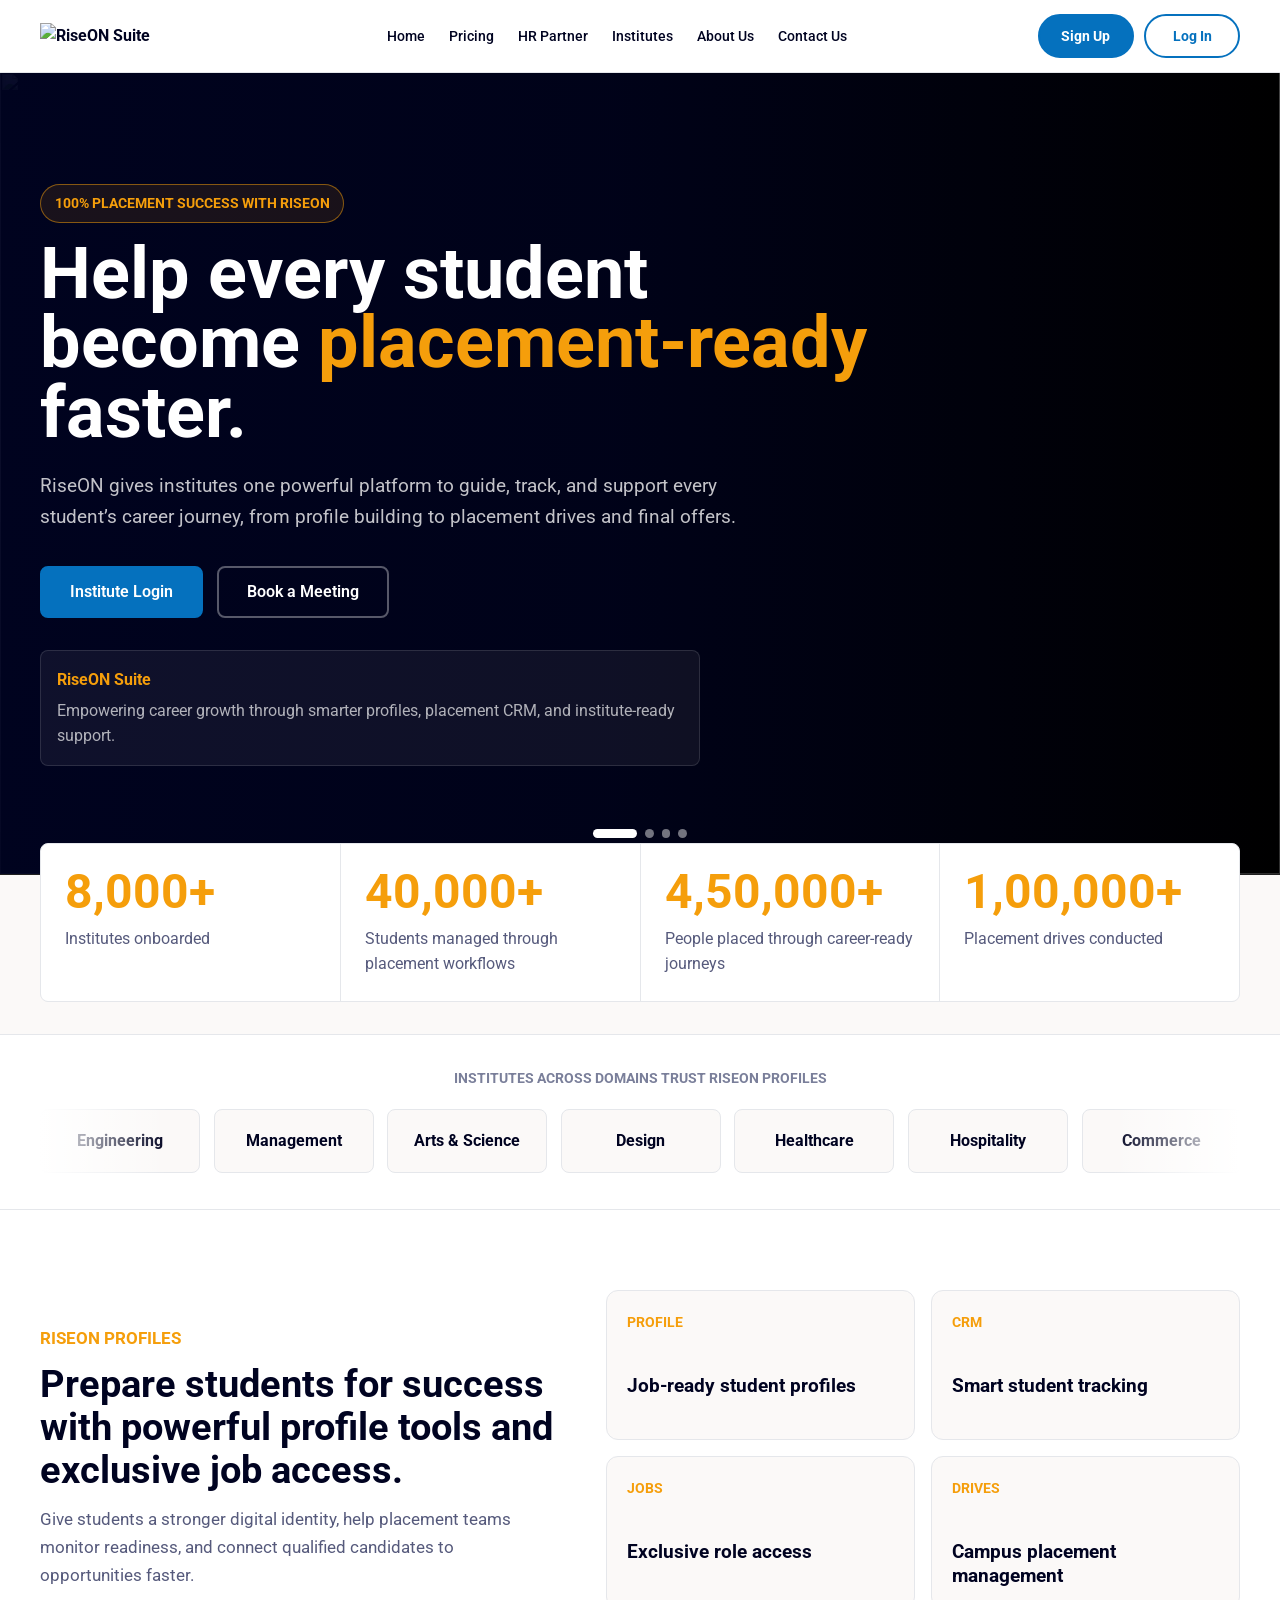
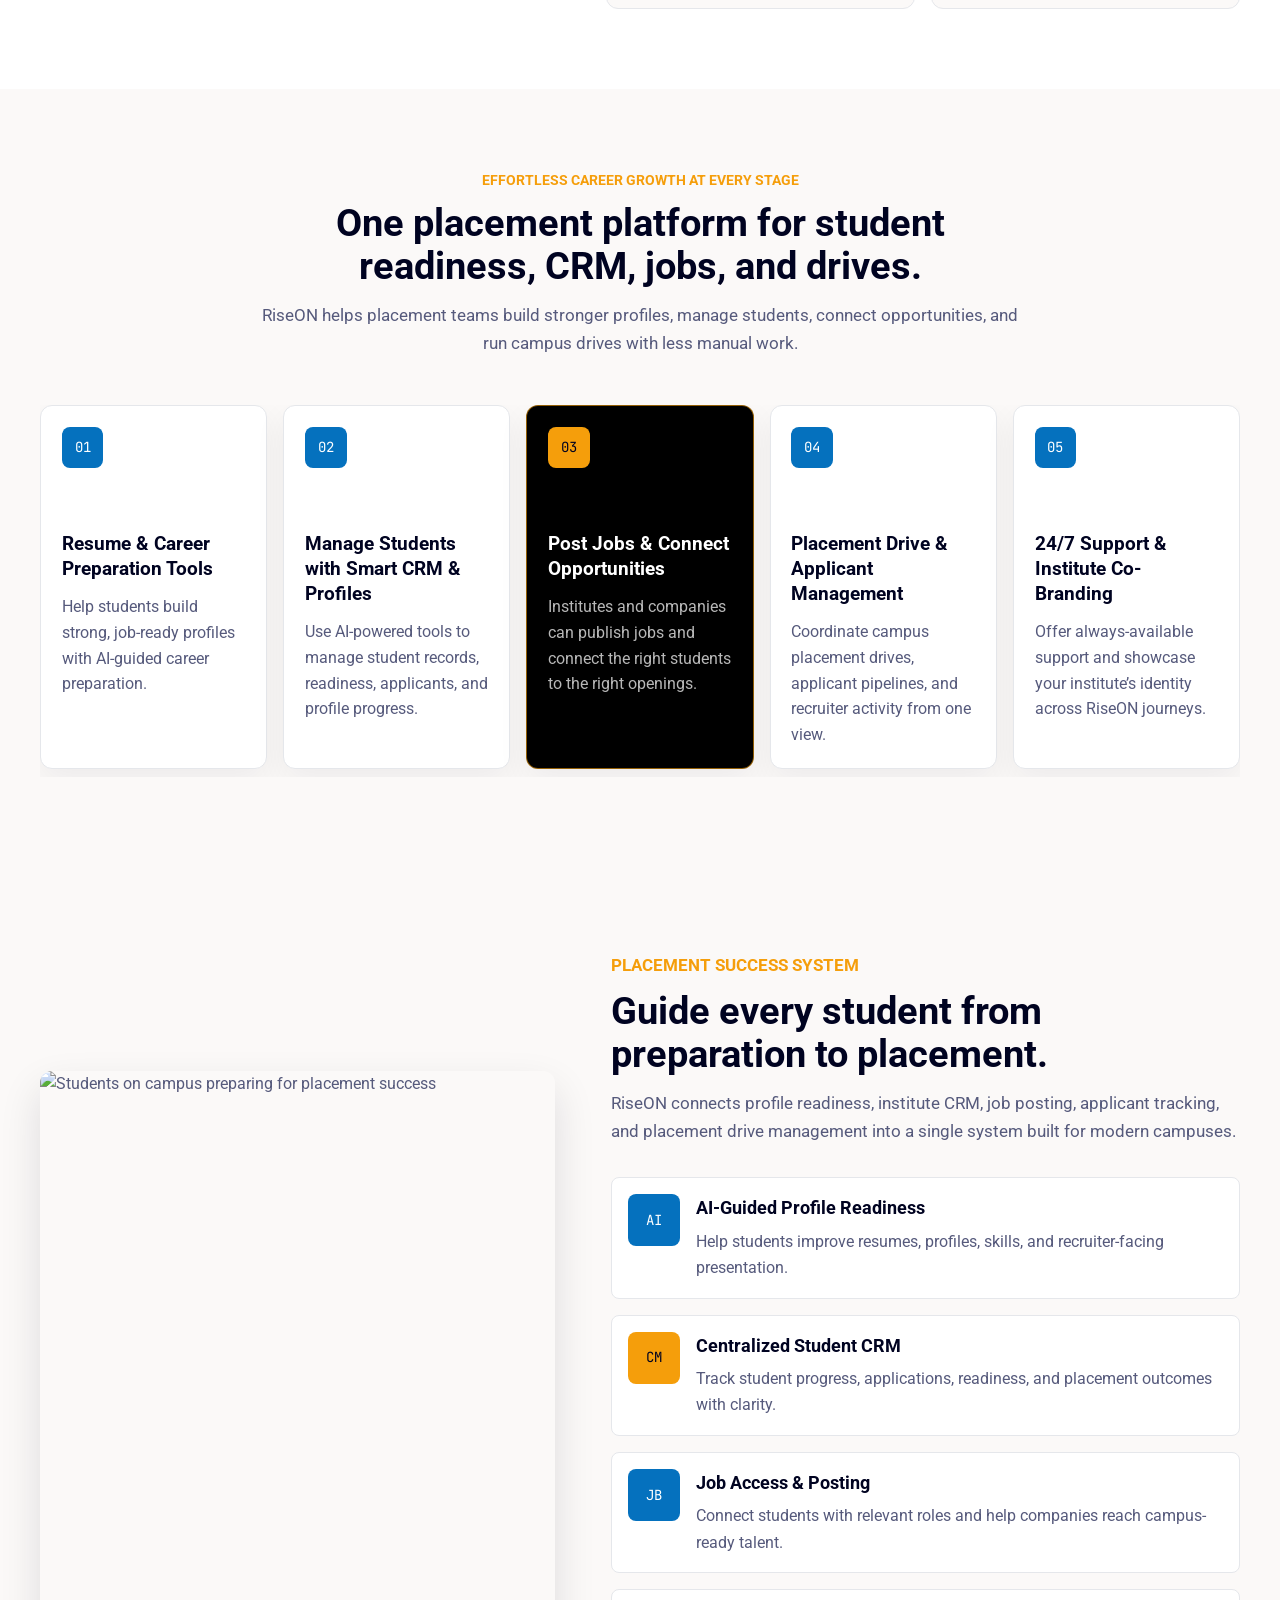
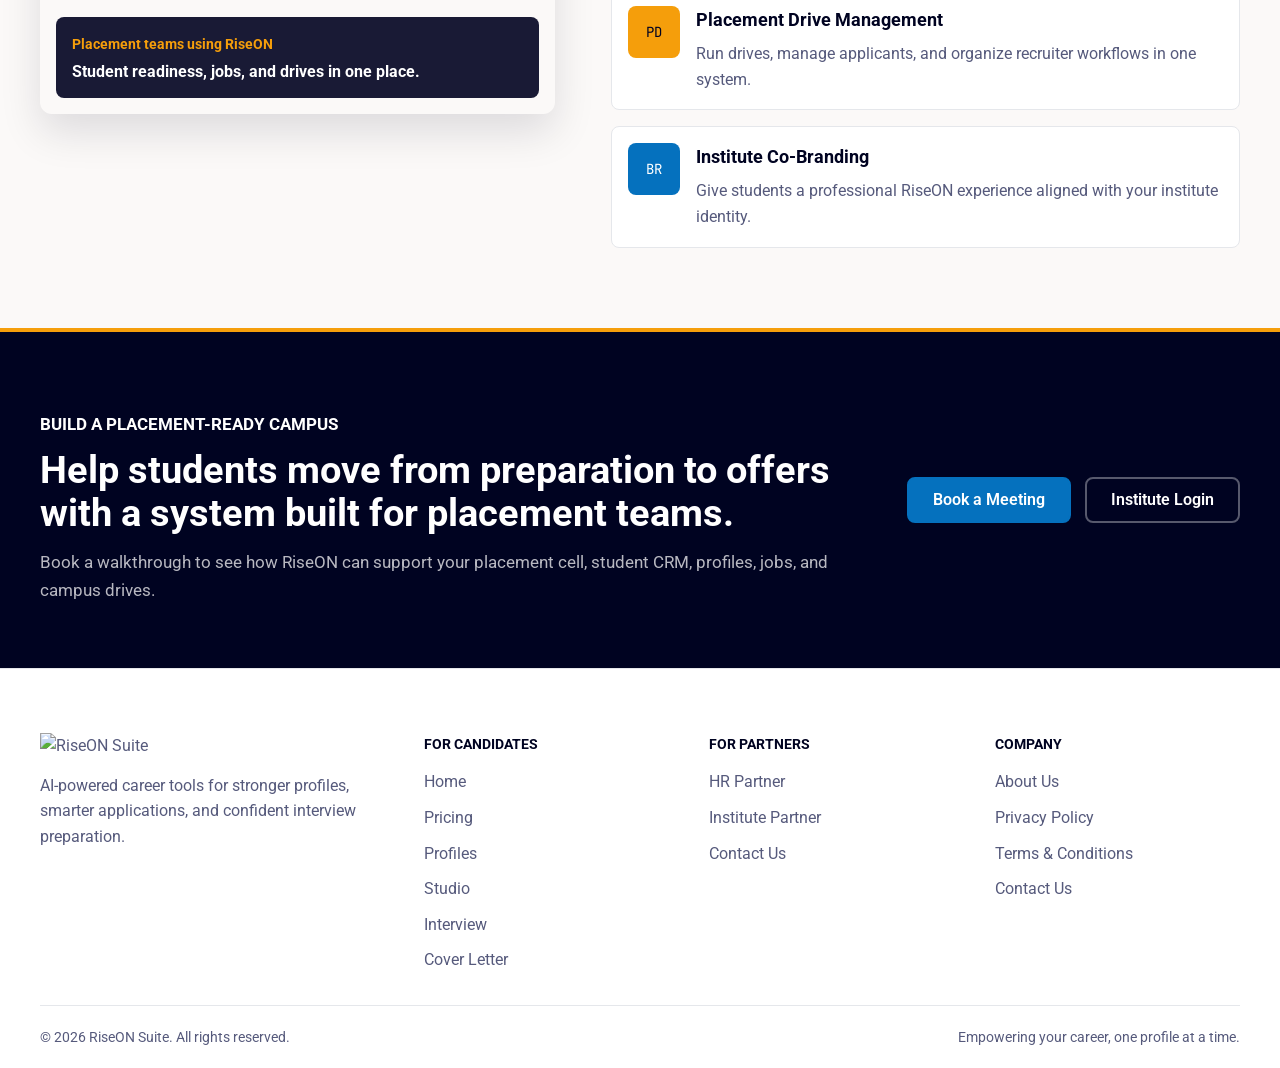
==== institute-partner/index.html @ efba165c "added 2-3 pages" ====
<!doctype html>
<html lang="en">
  <head>
    <meta charset="utf-8">
    <meta name="viewport" content="width=device-width, initial-scale=1">
    <title>RiseON Institutes | Placement Success Platform</title>
    <meta
      name="description"
      content="RiseON helps institutes manage student profiles, placement readiness, job access, placement drives, and career outcomes from one AI-powered platform."
    >
    <link rel="preconnect" href="https://fonts.googleapis.com">
    <link rel="preconnect" href="https://fonts.gstatic.com" crossorigin>
    <link href="https://fonts.googleapis.com/css2?family=JetBrains+Mono:wght@400&family=Lora:wght@400;700&family=Roboto:wght@400;500;600;700&display=swap" rel="stylesheet">
    <link rel="stylesheet" href="../root.css">
    <link rel="stylesheet" href="./institute-partner.css?v=20260506-left-hero">
  </head>
  <body>
    <div data-include="../global/header.html"></div>

    <main>
      <section class="institute-hero">
        <div class="institute-hero-carousel" aria-hidden="true">
          <div class="institute-hero-carousel__slide is-active">
            <img src="https://images.pexels.com/photos/8197534/pexels-photo-8197534.jpeg?auto=compress&cs=tinysrgb&w=1800" alt="">
          </div>
          <div class="institute-hero-carousel__slide">
            <img src="https://images.pexels.com/photos/5428003/pexels-photo-5428003.jpeg?auto=compress&cs=tinysrgb&w=1800" alt="">
          </div>
          <div class="institute-hero-carousel__slide">
            <img src="https://images.pexels.com/photos/3184328/pexels-photo-3184328.jpeg?auto=compress&cs=tinysrgb&w=1800" alt="">
          </div>
          <div class="institute-hero-carousel__slide">
            <img src="https://images.pexels.com/photos/5212339/pexels-photo-5212339.jpeg?auto=compress&cs=tinysrgb&w=1800" alt="">
          </div>
        </div>
        <div class="container institute-hero__grid">
          <div class="institute-hero__copy">
            <p class="institute-pill">100% Placement Success with RiseON</p>
            <h1>Help every student become <span>placement-ready</span> faster.</h1>
            <p>
              RiseON gives institutes one powerful platform to guide, track, and support every student’s career journey, from profile building to placement drives and final offers.
            </p>
            <div class="institute-hero__actions">
              <a class="btn btn--primary btn--large" href="https://riseon.happypeopleai.com/admin/login">Institute Login</a>
              <a class="btn btn--secondary btn--large" href="https://calendar.google.com/calendar/u/0/appointments/schedules/AcZssZ1-ltkSW2wYf4nBiHcoW8e8xWW96bjMgXMmFRGwy02BsrWXiz62TYmEZXyejcol_nTlp3T9TZU3">Book a Meeting</a>
            </div>
            <div class="institute-hero__brandline">
              <strong>RiseON Suite</strong>
              <span>Empowering career growth through smarter profiles, placement CRM, and institute-ready support.</span>
            </div>
          </div>

        </div>
        <div class="institute-hero-carousel__controls" aria-label="Institute hero carousel controls">
          <button class="is-active" type="button" aria-label="Show placement readiness slide" data-institute-hero-dot="0"></button>
          <button type="button" aria-label="Show campus career support slide" data-institute-hero-dot="1"></button>
          <button type="button" aria-label="Show placement team slide" data-institute-hero-dot="2"></button>
          <button type="button" aria-label="Show student success slide" data-institute-hero-dot="3"></button>
        </div>
      </section>

      <section class="institute-proof" aria-label="RiseON institute placement metrics">
        <div class="container institute-proof__grid">
          <div>
            <strong data-count-to="8000">0</strong>
            <span>Institutes onboarded</span>
          </div>
          <div>
            <strong data-count-to="40000">0</strong>
            <span>Students managed through placement workflows</span>
          </div>
          <div>
            <strong data-count-to="450000">0</strong>
            <span>People placed through career-ready journeys</span>
          </div>
          <div>
            <strong data-count-to="100000">0</strong>
            <span>Placement drives conducted</span>
          </div>
        </div>
      </section>

      <section class="institute-marquee" aria-label="Institutes across domains trust RiseON Profiles">
        <div class="container institute-marquee__inner">
          <p>Institutes across domains trust RiseON Profiles</p>
          <div class="institute-marquee__viewport">
            <div class="institute-marquee__track">
              <span>Engineering</span>
              <span>Management</span>
              <span>Arts & Science</span>
              <span>Design</span>
              <span>Healthcare</span>
              <span>Hospitality</span>
              <span>Commerce</span>
              <span>Technology</span>
              <span>Vocational</span>
              <span>Graduate Schools</span>
              <span aria-hidden="true">Engineering</span>
              <span aria-hidden="true">Management</span>
              <span aria-hidden="true">Arts & Science</span>
              <span aria-hidden="true">Design</span>
              <span aria-hidden="true">Healthcare</span>
              <span aria-hidden="true">Hospitality</span>
              <span aria-hidden="true">Commerce</span>
              <span aria-hidden="true">Technology</span>
              <span aria-hidden="true">Vocational</span>
              <span aria-hidden="true">Graduate Schools</span>
            </div>
          </div>
        </div>
      </section>

      <section class="section readiness">
        <div class="container readiness__grid">
          <div>
            <p class="eyebrow">RiseON Profiles</p>
            <h2>Prepare students for success with powerful profile tools and exclusive job access.</h2>
            <p>
              Give students a stronger digital identity, help placement teams monitor readiness, and connect qualified candidates to opportunities faster.
            </p>
          </div>
          <div class="readiness-panel">
            <article>
              <span>Profile</span>
              <strong>Job-ready student profiles</strong>
            </article>
            <article>
              <span>CRM</span>
              <strong>Smart student tracking</strong>
            </article>
            <article>
              <span>Jobs</span>
              <strong>Exclusive role access</strong>
            </article>
            <article>
              <span>Drives</span>
              <strong>Campus placement management</strong>
            </article>
          </div>
        </div>
      </section>

      <section class="section institute-flow">
        <div class="container">
          <div class="section-heading">
            <p class="eyebrow">Effortless career growth at every stage</p>
            <h2>One placement platform for student readiness, CRM, jobs, and drives.</h2>
            <p>RiseON helps placement teams build stronger profiles, manage students, connect opportunities, and run campus drives with less manual work.</p>
          </div>

          <div class="stage-grid">
            <article class="stage-card">
              <span>01</span>
              <h3>Resume & Career Preparation Tools</h3>
              <p>Help students build strong, job-ready profiles with AI-guided career preparation.</p>
            </article>
            <article class="stage-card">
              <span>02</span>
              <h3>Manage Students with Smart CRM & Profiles</h3>
              <p>Use AI-powered tools to manage student records, readiness, applicants, and profile progress.</p>
            </article>
            <article class="stage-card stage-card--featured">
              <span>03</span>
              <h3>Post Jobs & Connect Opportunities</h3>
              <p>Institutes and companies can publish jobs and connect the right students to the right openings.</p>
            </article>
            <article class="stage-card">
              <span>04</span>
              <h3>Placement Drive & Applicant Management</h3>
              <p>Coordinate campus placement drives, applicant pipelines, and recruiter activity from one view.</p>
            </article>
            <article class="stage-card">
              <span>05</span>
              <h3>24/7 Support & Institute Co-Branding</h3>
              <p>Offer always-available support and showcase your institute’s identity across RiseON journeys.</p>
            </article>
          </div>
        </div>
      </section>

      <section class="section institute-solution">
        <div class="container institute-solution__grid">
          <div class="solution-media">
            <img src="https://images.pexels.com/photos/5428003/pexels-photo-5428003.jpeg?auto=compress&cs=tinysrgb&w=1200" alt="Students on campus preparing for placement success">
            <div class="solution-media__label">
              <span>Placement teams using RiseON</span>
              <strong>Student readiness, jobs, and drives in one place.</strong>
            </div>
          </div>
          <div>
            <p class="eyebrow">Placement success system</p>
            <h2>Guide every student from preparation to placement.</h2>
            <p>
              RiseON connects profile readiness, institute CRM, job posting, applicant tracking, and placement drive management into a single system built for modern campuses.
            </p>
            <div class="solution-list">
              <article>
                <span>AI</span>
                <div>
                  <h3>AI-Guided Profile Readiness</h3>
                  <p>Help students improve resumes, profiles, skills, and recruiter-facing presentation.</p>
                </div>
              </article>
              <article>
                <span>CM</span>
                <div>
                  <h3>Centralized Student CRM</h3>
                  <p>Track student progress, applications, readiness, and placement outcomes with clarity.</p>
                </div>
              </article>
              <article>
                <span>JB</span>
                <div>
                  <h3>Job Access & Posting</h3>
                  <p>Connect students with relevant roles and help companies reach campus-ready talent.</p>
                </div>
              </article>
              <article>
                <span>PD</span>
                <div>
                  <h3>Placement Drive Management</h3>
                  <p>Run drives, manage applicants, and organize recruiter workflows in one system.</p>
                </div>
              </article>
              <article>
                <span>BR</span>
                <div>
                  <h3>Institute Co-Branding</h3>
                  <p>Give students a professional RiseON experience aligned with your institute identity.</p>
                </div>
              </article>
            </div>
          </div>
        </div>
      </section>

      <section class="institute-cta">
        <div class="container institute-cta__inner">
          <div>
            <p class="eyebrow">Build a placement-ready campus</p>
            <h2>Help students move from preparation to offers with a system built for placement teams.</h2>
            <p>Book a walkthrough to see how RiseON can support your placement cell, student CRM, profiles, jobs, and campus drives.</p>
          </div>
          <div class="institute-cta__actions">
            <a class="btn btn--primary" href="https://calendar.google.com/calendar/u/0/appointments/schedules/AcZssZ1-ltkSW2wYf4nBiHcoW8e8xWW96bjMgXMmFRGwy02BsrWXiz62TYmEZXyejcol_nTlp3T9TZU3">Book a Meeting</a>
            <a class="btn btn--secondary" href="https://riseon.happypeopleai.com/admin/login">Institute Login</a>
          </div>
        </div>
      </section>
    </main>

    <div data-include="../global/footer.html"></div>
    <script src="./institute-partner.js?v=20260506-left-hero"></script>
  </body>
</html>
---- root.css ----
@import url("./global/variables.css");
@import url("./global/base.css");
---- institute-partner/institute-partner.css ----
body {
  padding-top: 72px;
}

.eyebrow,
.institute-pill {
  color: var(--color-warning);
  font-size: var(--text-sm);
  font-weight: 700;
  letter-spacing: 0;
  text-transform: uppercase;
}

.btn--large {
  min-height: 3.25rem;
  padding-inline: 1.75rem;
}

.section-heading {
  max-width: 780px;
  margin-inline: auto;
  text-align: center;
}

.section-heading h2,
.readiness h2,
.institute-solution h2,
.institute-cta h2 {
  margin-top: 0.625rem;
  color: var(--color-dark);
  font-size: clamp(1.875rem, 3vw, 2.75rem);
  line-height: 1.12;
}

.section-heading p:not(.eyebrow),
.readiness p,
.institute-solution p,
.institute-cta p {
  margin-top: 0.875rem;
  font-size: 1.0625rem;
  line-height: 1.65;
}

.institute-hero {
  position: relative;
  isolation: isolate;
  overflow: hidden;
  color: var(--color-surface);
  background: #000000;
  border-bottom: 1px solid rgba(255, 255, 255, 0.12);
}

.institute-hero::before {
  position: absolute;
  inset: 0;
  z-index: -1;
  content: "";
  background:
    linear-gradient(90deg, rgba(0, 3, 33, 0.94), rgba(0, 3, 33, 0.75) 48%, rgba(0, 0, 0, 0.45)),
    linear-gradient(0deg, rgba(0, 0, 0, 0.56), rgba(0, 0, 0, 0.12) 48%, rgba(0, 0, 0, 0.38));
}

.institute-hero-carousel {
  position: absolute;
  inset: 0;
  z-index: -2;
}

.institute-hero-carousel__slide {
  position: absolute;
  inset: 0;
  opacity: 0;
  transform: scale(1.035);
  transition: opacity 900ms ease, transform 2200ms ease;
}

.institute-hero-carousel__slide.is-active {
  opacity: 1;
  transform: scale(1);
}

.institute-hero-carousel__slide img {
  width: 100%;
  height: 100%;
  object-fit: cover;
}

.institute-hero__grid {
  display: flex;
  align-items: center;
  justify-content: flex-start;
  min-height: 680px;
  padding-block: 7rem 6.75rem;
}

.institute-hero-carousel__controls {
  position: absolute;
  right: 0;
  bottom: 2.25rem;
  left: 0;
  z-index: 3;
  display: flex;
  gap: 0.5rem;
  align-items: center;
  justify-content: center;
}

.institute-hero-carousel__controls button {
  width: 0.55rem;
  height: 0.55rem;
  padding: 0;
  border-radius: var(--radius-full);
  background: rgba(255, 255, 255, 0.45);
  transition: width var(--ease), background-color var(--ease);
}

.institute-hero-carousel__controls button.is-active {
  width: 2.75rem;
  background: var(--color-surface);
}

.institute-pill {
  display: inline-flex;
  width: fit-content;
  align-items: center;
  padding: 0.45rem 0.85rem;
  border: 1px solid rgba(245, 158, 11, 0.5);
  border-radius: var(--radius-full);
  background: rgba(245, 158, 11, 0.1);
}

.institute-hero h1 {
  max-width: 840px;
  margin-top: 1rem;
  color: var(--color-surface);
  font-size: clamp(3rem, 5.6vw, 5.7rem);
  line-height: 0.97;
  letter-spacing: 0;
}

.institute-hero h1 span {
  color: var(--color-warning);
}

.institute-hero__copy > p:not(.institute-pill) {
  max-width: 700px;
  margin-top: 1.45rem;
  color: rgba(255, 255, 255, 0.76);
  font-size: clamp(1.0625rem, 1.45vw, 1.25rem);
  line-height: 1.7;
}

.institute-hero__actions,
.institute-cta__actions {
  display: flex;
  flex-wrap: wrap;
  gap: 0.875rem;
  margin-top: 2rem;
}

.institute-hero .btn--secondary,
.institute-cta .btn--secondary {
  color: var(--color-surface);
  background: transparent;
  border-color: rgba(255, 255, 255, 0.34);
}

.institute-hero .btn--secondary:hover,
.institute-cta .btn--secondary:hover {
  color: var(--color-dark);
  background: var(--color-surface);
  border-color: var(--color-surface);
}

.institute-hero__brandline {
  max-width: 660px;
  margin-top: 2rem;
  padding: 1rem;
  border: 1px solid rgba(255, 255, 255, 0.12);
  border-radius: var(--radius-md);
  background: rgba(255, 255, 255, 0.06);
}

.institute-hero__brandline strong,
.institute-hero__brandline span {
  display: block;
}

.institute-hero__brandline strong {
  color: var(--color-warning);
}

.institute-hero__brandline span {
  margin-top: 0.35rem;
  color: rgba(255, 255, 255, 0.68);
}

.institute-proof {
  background: var(--color-surface-soft);
  border-bottom: 1px solid var(--color-border);
}

.institute-proof__grid {
  display: grid;
  grid-template-columns: repeat(4, 1fr);
  gap: 1px;
  overflow: hidden;
  border: 1px solid var(--color-border);
  border-radius: var(--radius-md);
  background: var(--color-border);
  transform: translateY(-2rem);
}

.institute-proof__grid div {
  padding: 1.5rem;
  background: var(--color-surface);
  transition: background-color var(--ease), transform var(--ease), box-shadow var(--ease);
}

.institute-proof__grid div:hover {
  background: var(--color-surface-soft);
  box-shadow: 0 14px 28px rgba(0, 3, 33, 0.07);
  transform: translateY(-3px);
}

.institute-proof__grid strong {
  display: block;
  color: var(--color-warning);
  font-size: clamp(2rem, 4vw, 3rem);
  line-height: 1;
}

.institute-proof__grid span {
  display: block;
  margin-top: 0.6rem;
}

.institute-marquee {
  padding-block: 2rem;
  background: var(--color-surface);
  border-bottom: 1px solid var(--color-border);
}

.institute-marquee__inner {
  display: grid;
  gap: 1rem;
}

.institute-marquee__inner p {
  color: var(--color-muted);
  font-size: var(--text-sm);
  font-weight: 700;
  text-align: center;
  text-transform: uppercase;
}

.institute-marquee__viewport {
  position: relative;
  overflow: hidden;
  padding-block: 0.25rem;
}

.institute-marquee__viewport::before,
.institute-marquee__viewport::after {
  position: absolute;
  top: 0;
  bottom: 0;
  z-index: 2;
  width: 8rem;
  content: "";
  pointer-events: none;
}

.institute-marquee__viewport::before {
  left: 0;
  background: linear-gradient(90deg, var(--color-surface), rgba(255, 255, 255, 0));
}

.institute-marquee__viewport::after {
  right: 0;
  background: linear-gradient(270deg, var(--color-surface), rgba(255, 255, 255, 0));
}

.institute-marquee__track {
  display: flex;
  width: max-content;
  gap: 0.85rem;
  animation: instituteMarquee 30s linear infinite;
}

.institute-marquee:hover .institute-marquee__track {
  animation-play-state: paused;
}

.institute-marquee__track span {
  display: inline-flex;
  min-width: 10rem;
  min-height: 4rem;
  align-items: center;
  justify-content: center;
  border: 1px solid var(--color-border);
  border-radius: var(--radius-md);
  color: var(--color-dark);
  background: var(--color-surface-soft);
  font-weight: 700;
  transition: color var(--ease), border-color var(--ease), transform var(--ease);
}

.institute-marquee__track span:hover {
  color: var(--color-warning);
  border-color: rgba(245, 158, 11, 0.42);
  transform: translateY(-3px);
}

.readiness {
  background: var(--color-surface);
}

.readiness__grid {
  display: grid;
  grid-template-columns: 0.9fr 1.1fr;
  gap: 3rem;
  align-items: center;
}

.readiness-panel {
  display: grid;
  grid-template-columns: repeat(2, 1fr);
  gap: 1rem;
}

.readiness-panel article {
  min-height: 150px;
  padding: 1.25rem;
  border: 1px solid var(--color-border);
  border-radius: var(--radius-lg);
  background: var(--color-surface-soft);
  transition: transform var(--ease), border-color var(--ease), box-shadow var(--ease);
}

.readiness-panel article:hover {
  border-color: rgba(245, 158, 11, 0.42);
  box-shadow: 0 18px 40px rgba(0, 3, 33, 0.08);
  transform: translateY(-6px);
}

.readiness-panel span,
.readiness-panel strong {
  display: block;
}

.readiness-panel span {
  color: var(--color-warning);
  font-size: var(--text-sm);
  font-weight: 700;
  text-transform: uppercase;
}

.readiness-panel strong {
  margin-top: 2.5rem;
  color: var(--color-dark);
  font-size: 1.2rem;
  line-height: 1.25;
}

.institute-flow,
.institute-solution {
  background: var(--color-surface-soft);
}

.stage-grid {
  display: grid;
  grid-template-columns: repeat(5, minmax(220px, 1fr));
  gap: 1rem;
  margin-top: 3rem;
  overflow-x: auto;
  padding-bottom: 0.5rem;
}

.stage-card {
  min-height: 300px;
  padding: 1.3rem;
  border: 1px solid var(--color-border);
  border-radius: var(--radius-lg);
  background: var(--color-surface);
  box-shadow: 0 12px 32px rgba(0, 3, 33, 0.06);
  transition: transform var(--ease), box-shadow var(--ease), border-color var(--ease);
}

.stage-card:hover {
  border-color: rgba(5, 113, 190, 0.35);
  box-shadow: 0 18px 44px rgba(0, 3, 33, 0.1);
  transform: translateY(-6px);
}

.stage-card span {
  display: inline-flex;
  width: 2.6rem;
  height: 2.6rem;
  align-items: center;
  justify-content: center;
  border-radius: var(--radius-md);
  color: var(--color-surface);
  background: var(--color-primary);
  font-family: var(--font-mono);
  font-size: var(--text-sm);
}

.stage-card h3 {
  margin-top: 4rem;
  color: var(--color-dark);
  font-size: 1.2rem;
  line-height: 1.3;
}

.stage-card p {
  margin-top: 0.75rem;
}

.stage-card--featured {
  color: var(--color-surface);
  background: #000000;
  border-color: rgba(245, 158, 11, 0.6);
}

.stage-card--featured span {
  color: var(--color-dark);
  background: var(--color-warning);
}

.stage-card--featured h3 {
  color: var(--color-surface);
}

.stage-card--featured p {
  color: rgba(255, 255, 255, 0.72);
}

.institute-solution__grid {
  display: grid;
  grid-template-columns: minmax(0, 0.9fr) minmax(0, 1.1fr);
  gap: 3.5rem;
  align-items: center;
}

.solution-media {
  position: relative;
  overflow: hidden;
  border-radius: var(--radius-lg);
  box-shadow: 0 18px 42px rgba(0, 3, 33, 0.12);
}

.solution-media img {
  width: 100%;
  aspect-ratio: 4 / 5;
  object-fit: cover;
  transition: transform 650ms ease;
}

.solution-media:hover img {
  transform: scale(1.06);
}

.solution-media__label {
  position: absolute;
  right: 1rem;
  bottom: 1rem;
  left: 1rem;
  padding: 1rem;
  border-radius: var(--radius-md);
  color: var(--color-surface);
  background: rgba(0, 3, 33, 0.9);
}

.solution-media__label span,
.solution-media__label strong {
  display: block;
}

.solution-media__label span {
  color: var(--color-warning);
  font-size: var(--text-sm);
  font-weight: 700;
}

.solution-media__label strong {
  margin-top: 0.3rem;
  line-height: 1.35;
}

.solution-list {
  display: grid;
  gap: 1rem;
  margin-top: 2rem;
}

.solution-list article {
  display: grid;
  grid-template-columns: 3.25rem 1fr;
  gap: 1rem;
  padding: 1rem;
  border: 1px solid var(--color-border);
  border-radius: var(--radius-md);
  background: var(--color-surface);
  transition: border-color var(--ease), transform var(--ease), box-shadow var(--ease);
}

.solution-list article:hover {
  border-color: rgba(245, 158, 11, 0.45);
  box-shadow: 0 14px 32px rgba(0, 3, 33, 0.08);
  transform: translateX(6px);
}

.solution-list span {
  display: inline-flex;
  width: 3.25rem;
  height: 3.25rem;
  align-items: center;
  justify-content: center;
  border-radius: var(--radius-md);
  color: var(--color-surface);
  background: var(--color-primary);
  font-family: var(--font-mono);
  font-size: var(--text-sm);
}

.solution-list article:nth-child(even) span {
  color: var(--color-dark);
  background: var(--color-warning);
}

.solution-list h3 {
  color: var(--color-dark);
  font-size: 1.1rem;
}

.solution-list p {
  margin-top: 0.4rem;
  font-size: var(--text-base);
}

.institute-cta {
  padding-block: 4rem;
  color: var(--color-surface);
  background: var(--color-dark);
  border-top: 4px solid var(--color-warning);
}

.institute-cta .eyebrow,
.institute-cta h2 {
  color: var(--color-surface);
}

.institute-cta p:not(.eyebrow) {
  color: rgba(255, 255, 255, 0.72);
}

.institute-cta__inner {
  display: flex;
  align-items: center;
  justify-content: space-between;
  gap: 2rem;
}

.institute-cta__inner > div {
  max-width: 820px;
}

.institute-cta__actions {
  flex: 0 0 auto;
  margin-top: 0;
}

.reveal-on-scroll {
  opacity: 0;
  transform: translateY(20px);
  transition: opacity 520ms ease, transform 520ms ease;
}

.reveal-on-scroll.is-visible {
  opacity: 1;
  transform: translateY(0);
}

@keyframes instituteFloat {
  0%,
  100% {
    transform: translateY(0);
  }

  50% {
    transform: translateY(-8px);
  }
}

@keyframes instituteMarquee {
  from {
    transform: translateX(0);
  }

  to {
    transform: translateX(calc(-50% - 0.425rem));
  }
}

@media (max-width: 1100px) {
  .readiness__grid,
  .institute-solution__grid {
    grid-template-columns: 1fr;
  }

  .institute-proof__grid {
    grid-template-columns: repeat(2, 1fr);
    transform: none;
    margin-block: 1.5rem;
  }
}

@media (max-width: 767px) {
  .institute-hero__grid {
    min-height: auto;
    padding-block: 5rem 5.25rem;
  }

  .institute-hero h1 {
    font-size: clamp(2.55rem, 13vw, 3.8rem);
  }

  .institute-hero__actions,
  .institute-cta__actions {
    align-items: stretch;
    flex-direction: column;
  }

  .institute-hero__actions .btn,
  .institute-cta__actions .btn {
    width: 100%;
  }

  .institute-proof__grid,
  .readiness-panel {
    grid-template-columns: 1fr;
  }

  .institute-cta__inner {
    align-items: flex-start;
    flex-direction: column;
  }
}
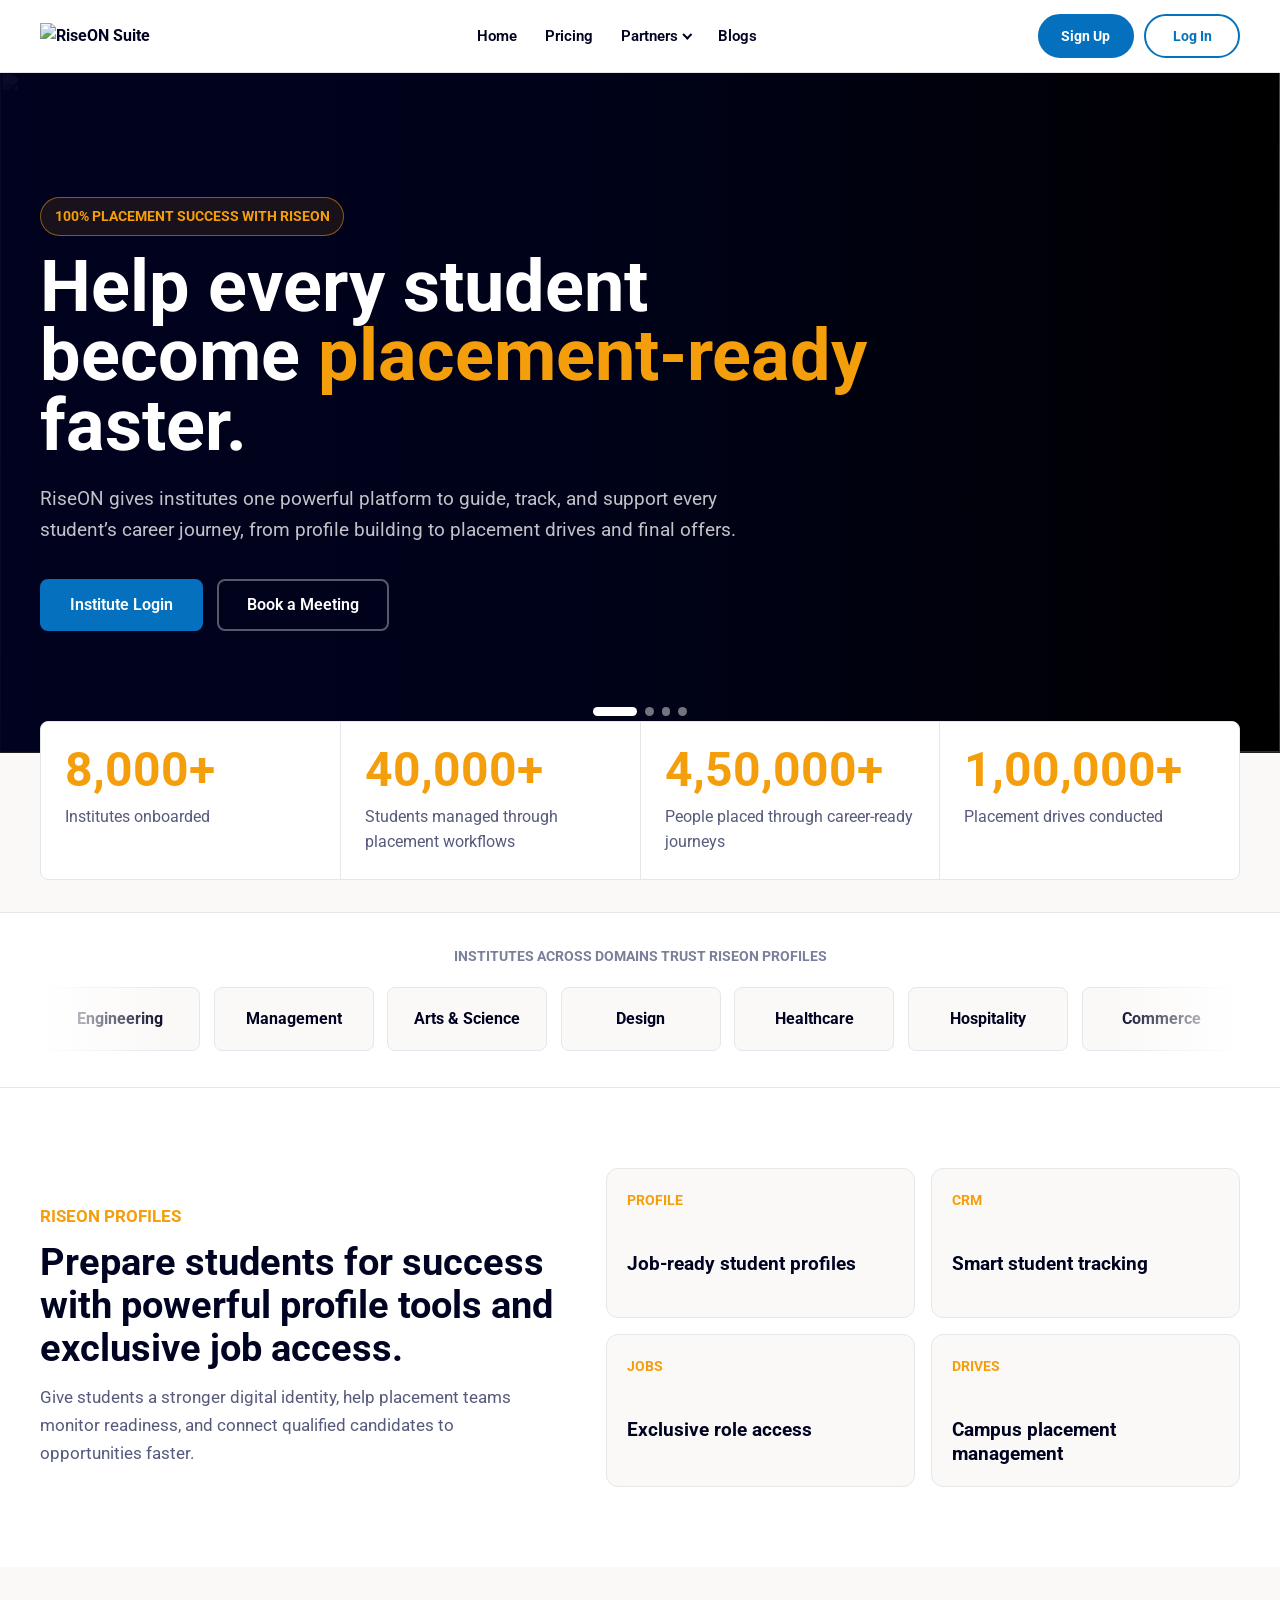
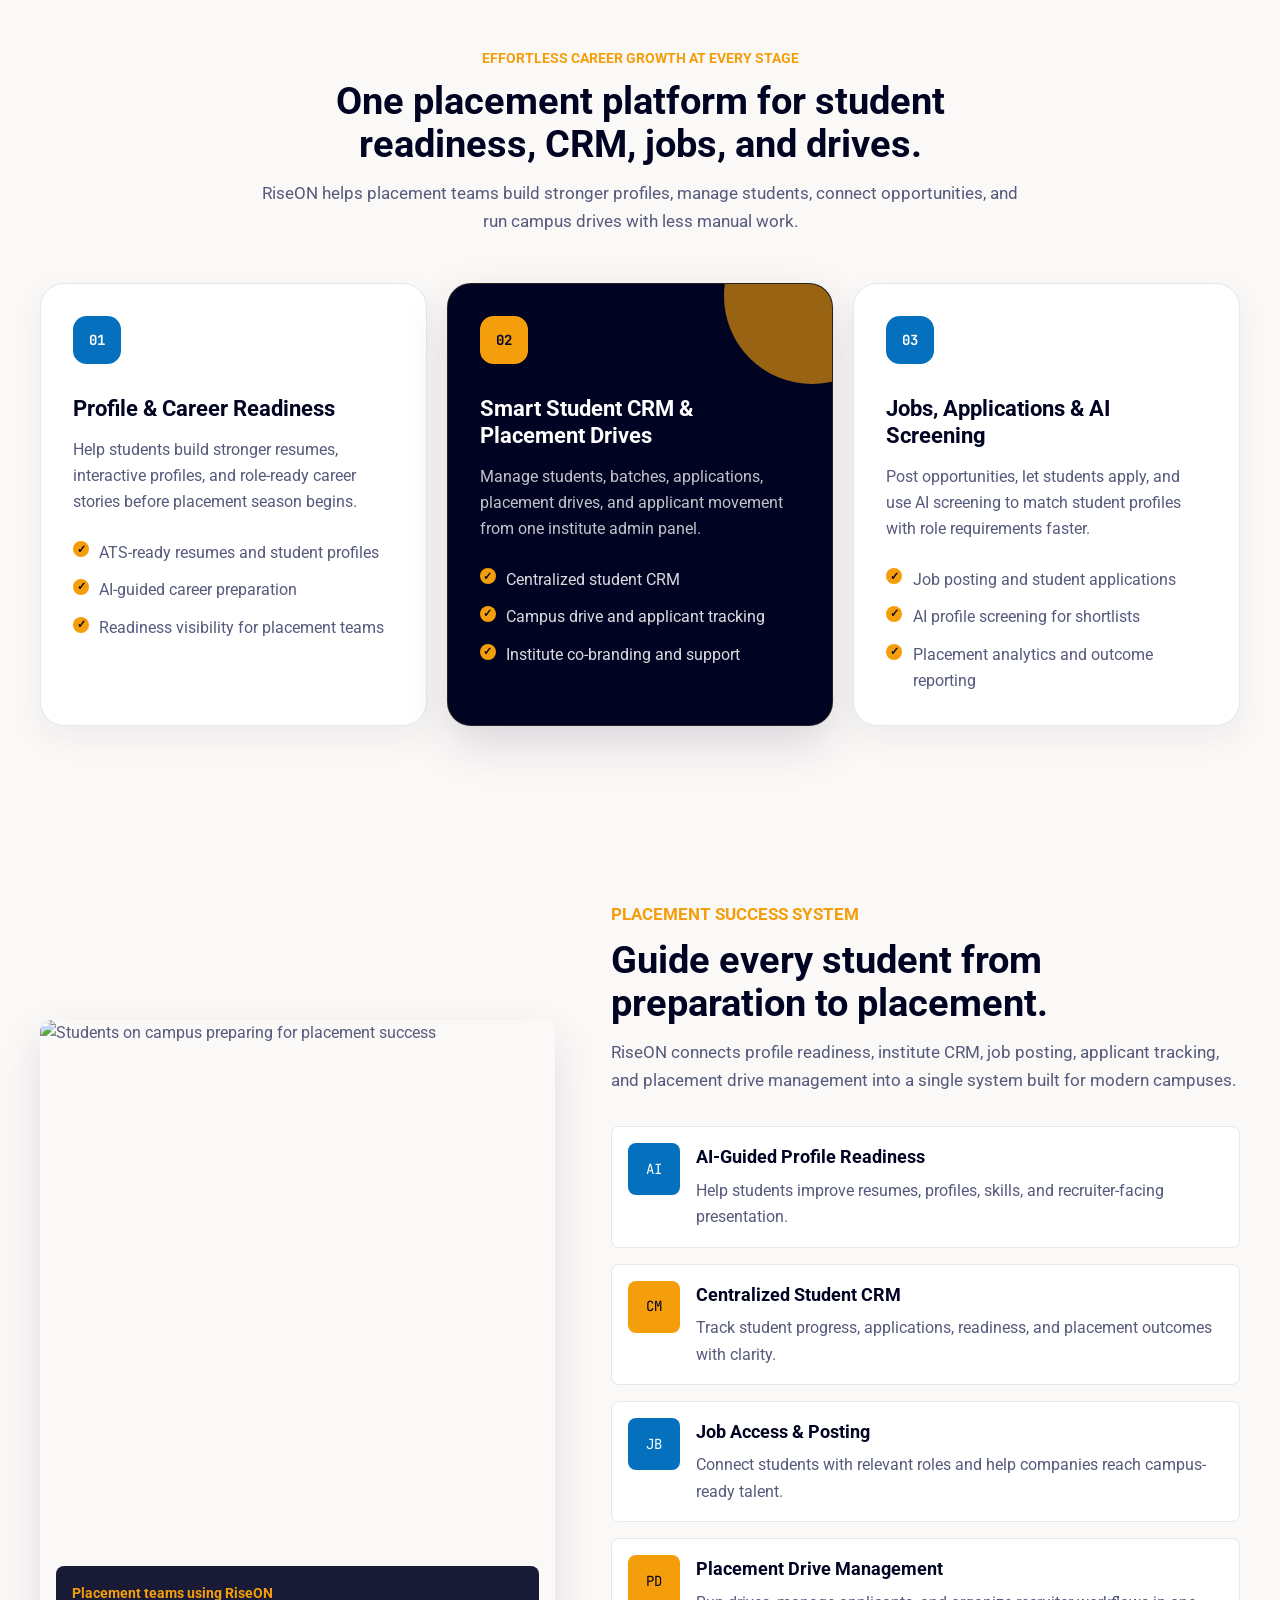
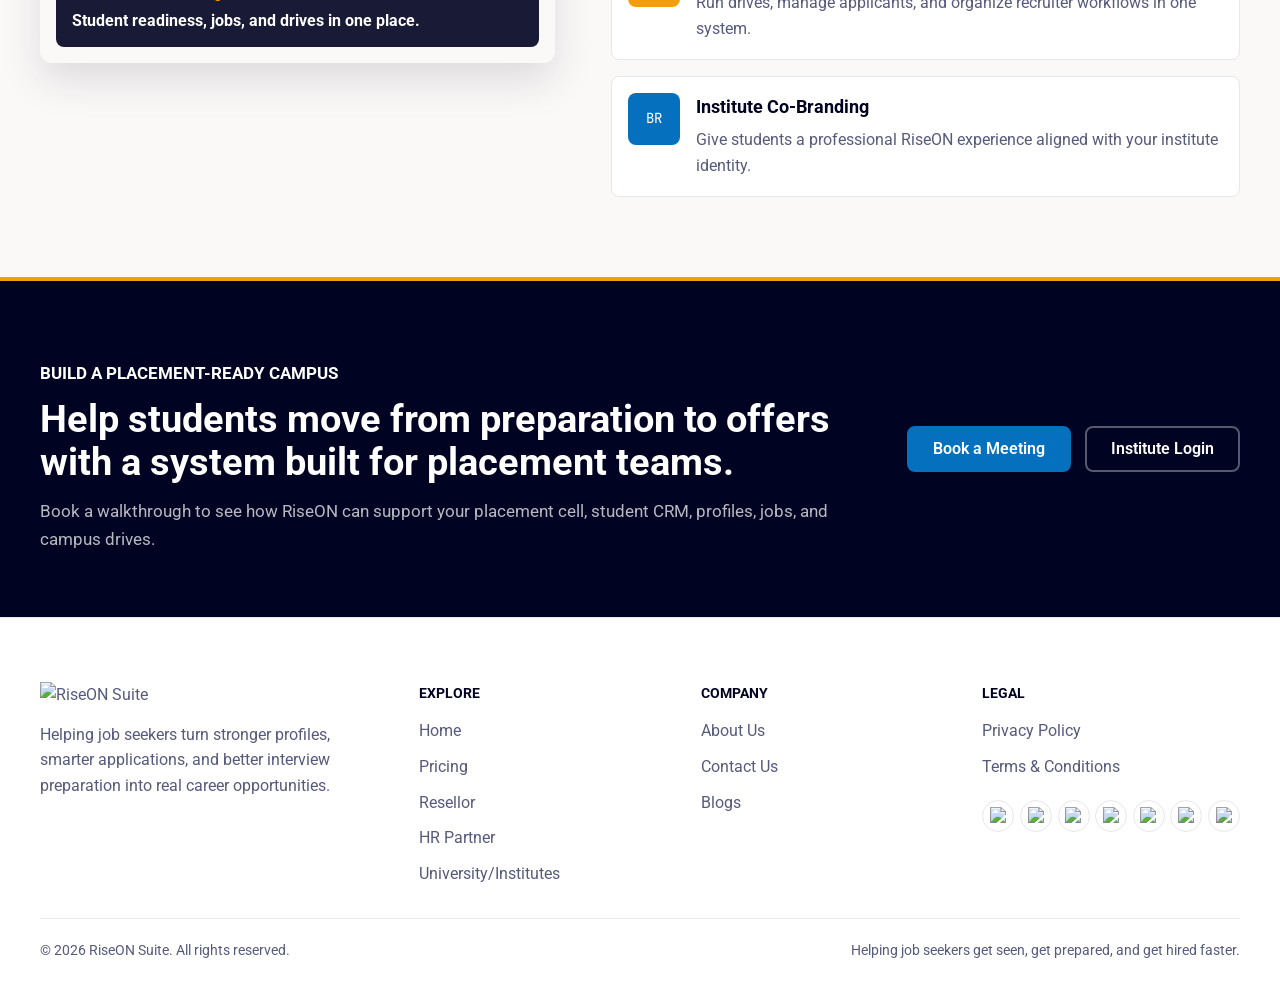
==== commit 3795ca99: "Adedd resellor page" ====
--- a/institute-partner/index.html
+++ b/institute-partner/index.html
@@ -44,10 +44,10 @@
               <a class="btn btn--primary btn--large" href="https://riseon.happypeopleai.com/admin/login">Institute Login</a>
               <a class="btn btn--secondary btn--large" href="https://calendar.google.com/calendar/u/0/appointments/schedules/AcZssZ1-ltkSW2wYf4nBiHcoW8e8xWW96bjMgXMmFRGwy02BsrWXiz62TYmEZXyejcol_nTlp3T9TZU3">Book a Meeting</a>
             </div>
-            <div class="institute-hero__brandline">
+            <!-- <div class="institute-hero__brandline">
               <strong>RiseON Suite</strong>
               <span>Empowering career growth through smarter profiles, placement CRM, and institute-ready support.</span>
-            </div>
+            </div> -->
           </div>
 
         </div>
@@ -151,28 +151,33 @@
           <div class="stage-grid">
             <article class="stage-card">
               <span>01</span>
-              <h3>Resume & Career Preparation Tools</h3>
-              <p>Help students build strong, job-ready profiles with AI-guided career preparation.</p>
+              <h3>Profile & Career Readiness</h3>
+              <p>Help students build stronger resumes, interactive profiles, and role-ready career stories before placement season begins.</p>
+              <ul>
+                <li>ATS-ready resumes and student profiles</li>
+                <li>AI-guided career preparation</li>
+                <li>Readiness visibility for placement teams</li>
+              </ul>
+            </article>
+            <article class="stage-card stage-card--featured">
+              <span>02</span>
+              <h3>Smart Student CRM & Placement Drives</h3>
+              <p>Manage students, batches, applications, placement drives, and applicant movement from one institute admin panel.</p>
+              <ul>
+                <li>Centralized student CRM</li>
+                <li>Campus drive and applicant tracking</li>
+                <li>Institute co-branding and support</li>
+              </ul>
             </article>
             <article class="stage-card">
-              <span>02</span>
-              <h3>Manage Students with Smart CRM & Profiles</h3>
-              <p>Use AI-powered tools to manage student records, readiness, applicants, and profile progress.</p>
-            </article>
-            <article class="stage-card stage-card--featured">
               <span>03</span>
-              <h3>Post Jobs & Connect Opportunities</h3>
-              <p>Institutes and companies can publish jobs and connect the right students to the right openings.</p>
-            </article>
-            <article class="stage-card">
-              <span>04</span>
-              <h3>Placement Drive & Applicant Management</h3>
-              <p>Coordinate campus placement drives, applicant pipelines, and recruiter activity from one view.</p>
-            </article>
-            <article class="stage-card">
-              <span>05</span>
-              <h3>24/7 Support & Institute Co-Branding</h3>
-              <p>Offer always-available support and showcase your institute’s identity across RiseON journeys.</p>
+              <h3>Jobs, Applications & AI Screening</h3>
+              <p>Post opportunities, let students apply, and use AI screening to match student profiles with role requirements faster.</p>
+              <ul>
+                <li>Job posting and student applications</li>
+                <li>AI profile screening for shortlists</li>
+                <li>Placement analytics and outcome reporting</li>
+              </ul>
             </article>
           </div>
         </div>
--- a/institute-partner/institute-partner.css
+++ b/institute-partner/institute-partner.css
@@ -370,57 +370,121 @@
 
 .stage-grid {
   display: grid;
-  grid-template-columns: repeat(5, minmax(220px, 1fr));
-  gap: 1rem;
+  grid-template-columns: repeat(3, 1fr);
+  gap: 1.25rem;
   margin-top: 3rem;
-  overflow-x: auto;
-  padding-bottom: 0.5rem;
 }
 
 .stage-card {
-  min-height: 300px;
-  padding: 1.3rem;
+  position: relative;
+  overflow: hidden;
+  min-height: 420px;
+  padding: 2rem;
   border: 1px solid var(--color-border);
-  border-radius: var(--radius-lg);
+  border-radius: 1.5rem;
   background: var(--color-surface);
   box-shadow: 0 12px 32px rgba(0, 3, 33, 0.06);
   transition: transform var(--ease), box-shadow var(--ease), border-color var(--ease);
 }
 
+.stage-card::before {
+  position: absolute;
+  top: -4.75rem;
+  right: -4.25rem;
+  display: none;
+  width: 11rem;
+  height: 11rem;
+  content: "";
+  border-radius: 50%;
+  background: rgba(245, 158, 11, 0.62);
+  transition: transform 500ms ease;
+}
+
 .stage-card:hover {
-  border-color: rgba(5, 113, 190, 0.35);
-  box-shadow: 0 18px 44px rgba(0, 3, 33, 0.1);
-  transform: translateY(-6px);
+  border-color: rgba(245, 158, 11, 0.45);
+  box-shadow: 0 24px 58px rgba(0, 3, 33, 0.18);
+  transform: translateY(-5px);
+}
+
+.stage-card:hover::before {
+  transform: scale(1.08) translate(-0.25rem, 0.25rem);
 }
 
 .stage-card span {
+  position: relative;
+  z-index: 1;
   display: inline-flex;
-  width: 2.6rem;
-  height: 2.6rem;
+  width: 3rem;
+  height: 3rem;
   align-items: center;
   justify-content: center;
-  border-radius: var(--radius-md);
+  border-radius: 0.85rem;
   color: var(--color-surface);
   background: var(--color-primary);
   font-family: var(--font-mono);
   font-size: var(--text-sm);
+  font-weight: 700;
 }
 
 .stage-card h3 {
-  margin-top: 4rem;
-  color: var(--color-dark);
-  font-size: 1.2rem;
-  line-height: 1.3;
+  position: relative;
+  z-index: 1;
+  margin-top: 2rem;
+  color: var(--color-dark);
+  font-size: 1.35rem;
+  line-height: 1.25;
 }
 
 .stage-card p {
-  margin-top: 0.75rem;
+  position: relative;
+  z-index: 1;
+  margin-top: 0.85rem;
+  line-height: 1.65;
+}
+
+.stage-card ul {
+  position: relative;
+  z-index: 1;
+  display: grid;
+  gap: 0.75rem;
+  margin-top: 1.5rem;
+  list-style: none;
+}
+
+.stage-card li {
+  position: relative;
+  min-height: 1.45rem;
+  padding-left: 1.65rem;
+  color: var(--color-text);
+}
+
+.stage-card li::before {
+  position: absolute;
+  top: 0.1rem;
+  left: 0;
+  display: inline-flex;
+  width: 1rem;
+  height: 1rem;
+  align-items: center;
+  justify-content: center;
+  content: "✓";
+  border-radius: 50%;
+  color: var(--color-dark);
+  background: var(--color-warning);
+  font-size: 0.7rem;
+  font-weight: 700;
+  line-height: 1;
 }
 
 .stage-card--featured {
   color: var(--color-surface);
-  background: #000000;
-  border-color: rgba(245, 158, 11, 0.6);
+  background: var(--color-dark);
+  border-color: rgba(245, 158, 11, 0.18);
+  box-shadow: 0 18px 46px rgba(0, 3, 33, 0.14);
+}
+
+.stage-card--featured::before {
+  display: block;
 }
 
 .stage-card--featured span {
@@ -433,7 +497,11 @@
 }
 
 .stage-card--featured p {
-  color: rgba(255, 255, 255, 0.72);
+  color: rgba(255, 255, 255, 0.76);
+}
+
+.stage-card--featured li {
+  color: rgba(255, 255, 255, 0.86);
 }
 
 .institute-solution__grid {
@@ -614,6 +682,10 @@
     transform: none;
     margin-block: 1.5rem;
   }
+
+  .stage-grid {
+    grid-template-columns: repeat(2, 1fr);
+  }
 }
 
 @media (max-width: 767px) {
@@ -638,6 +710,7 @@
   }
 
   .institute-proof__grid,
+  .stage-grid,
   .readiness-panel {
     grid-template-columns: 1fr;
   }
